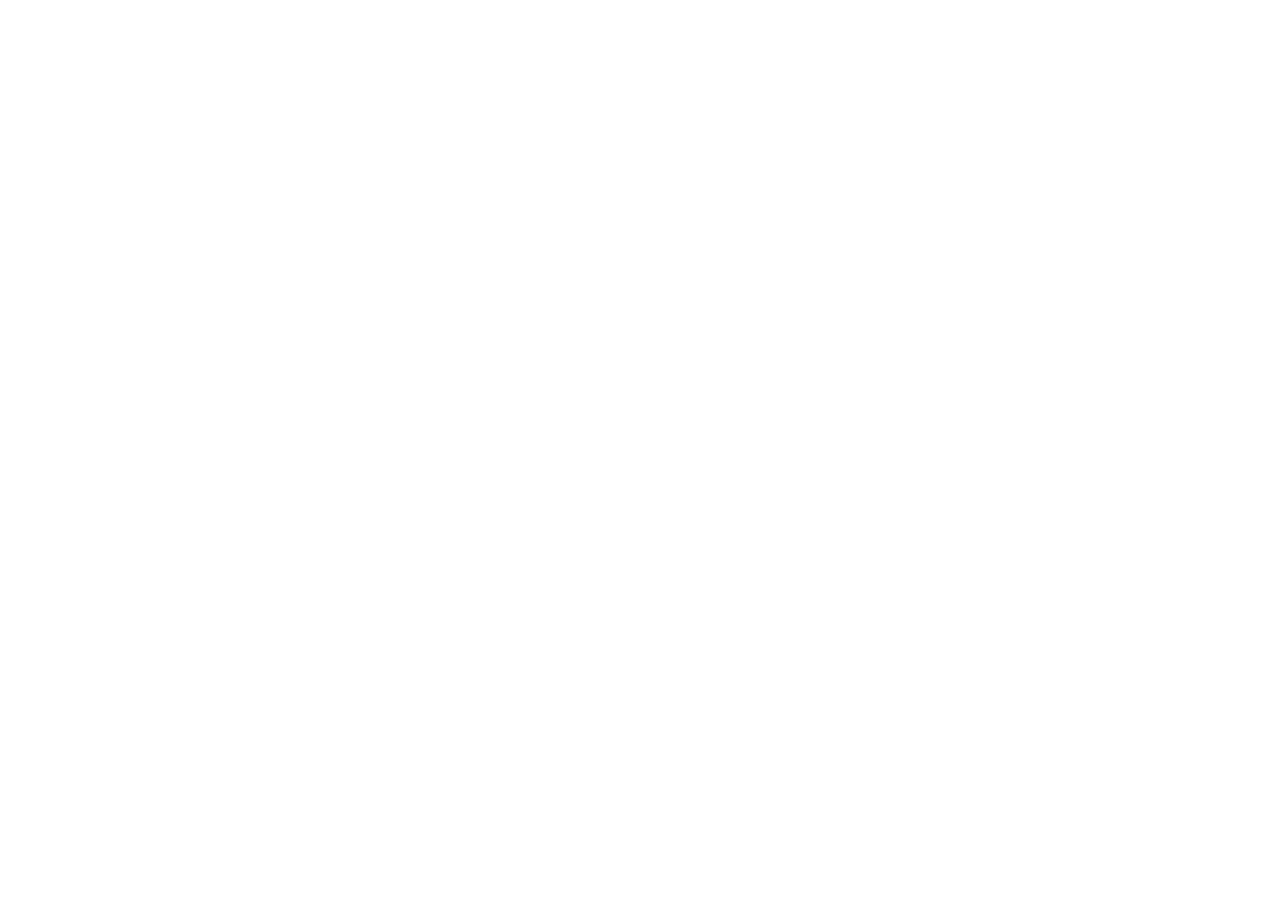
==== admin/index.html @ f900c270 "Add files via upload" ====
<!DOCTYPE html>
<html lang="tr">
<head>
  <meta charset="utf-8">
  <meta name="viewport" content="width=device-width, initial-scale=1.0">
  <title>Admin Paneli — Altınokta İstanbul</title>
  <script src="https://unpkg.com/decap-cms@^3.0.0/dist/decap-cms.js"></script>
</head>
<body>
  <!-- Decap CMS otomatik başlatılır -->
</body>
</html>
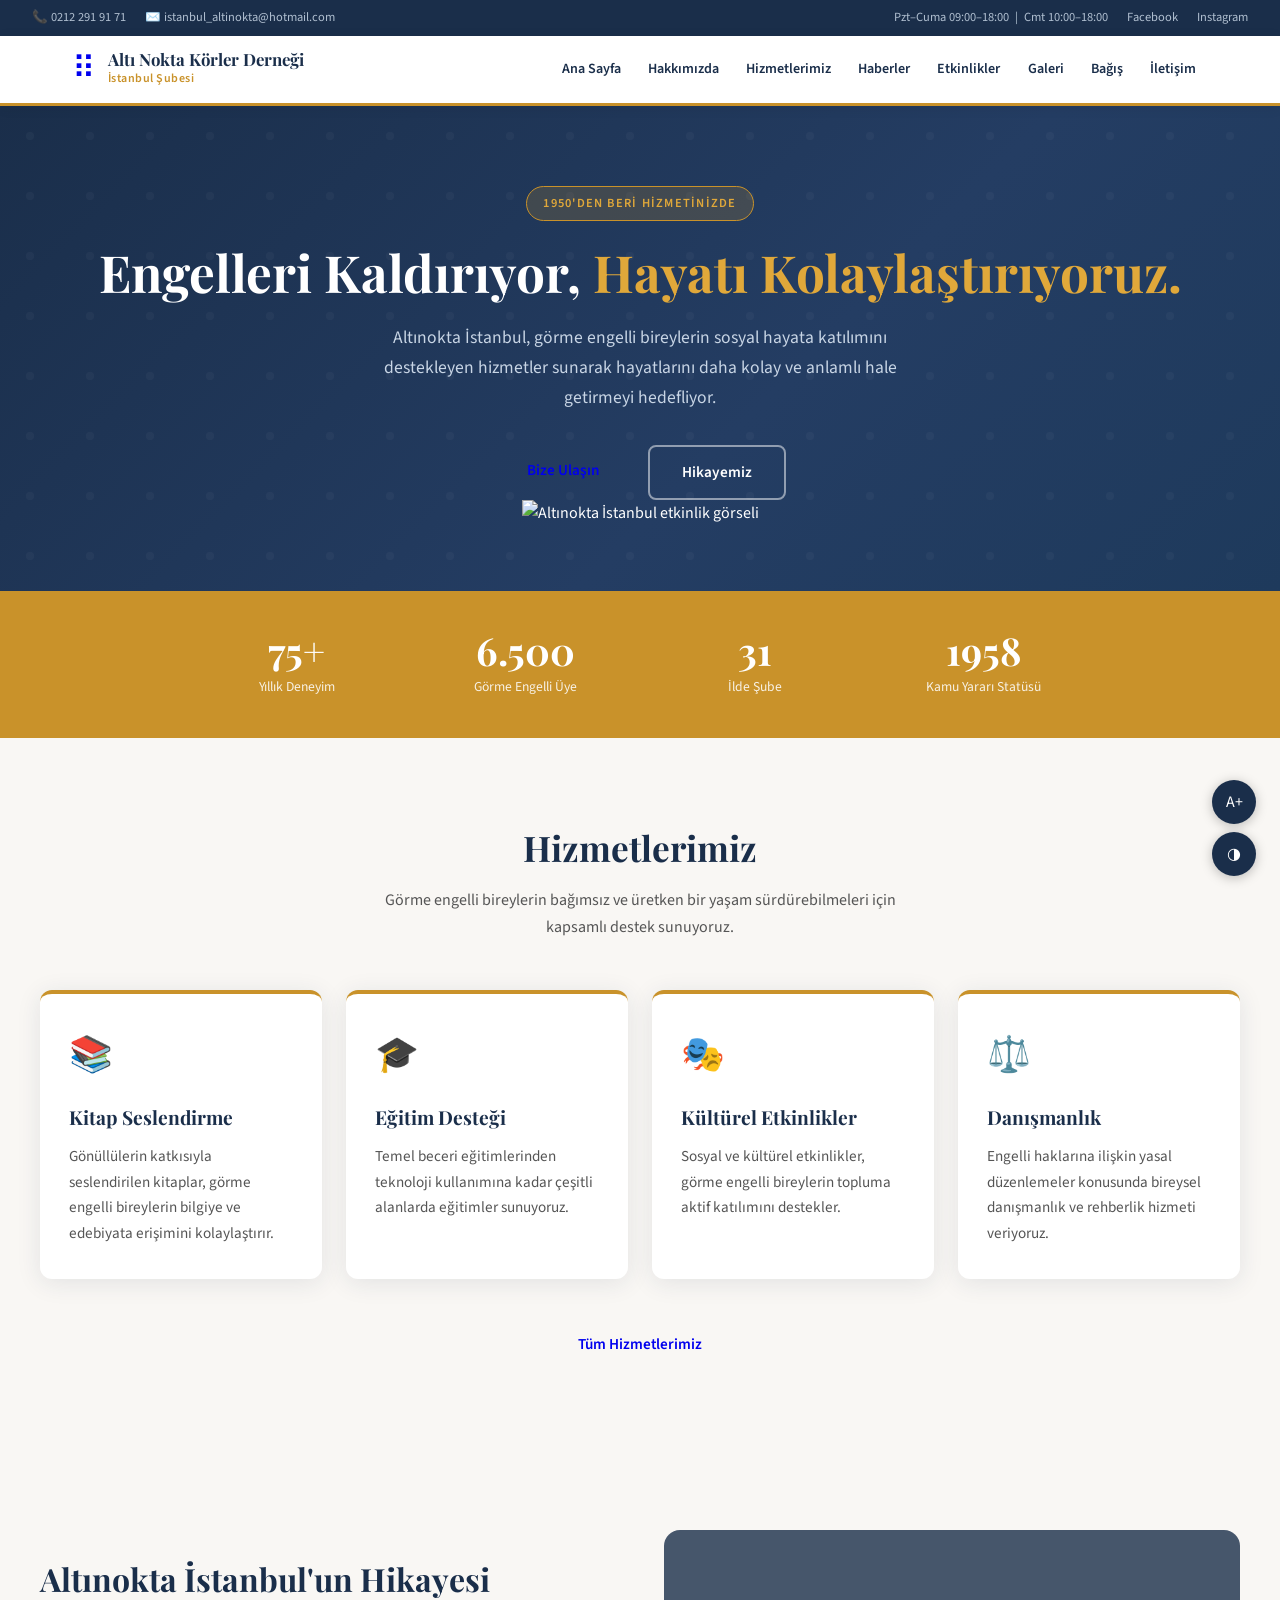
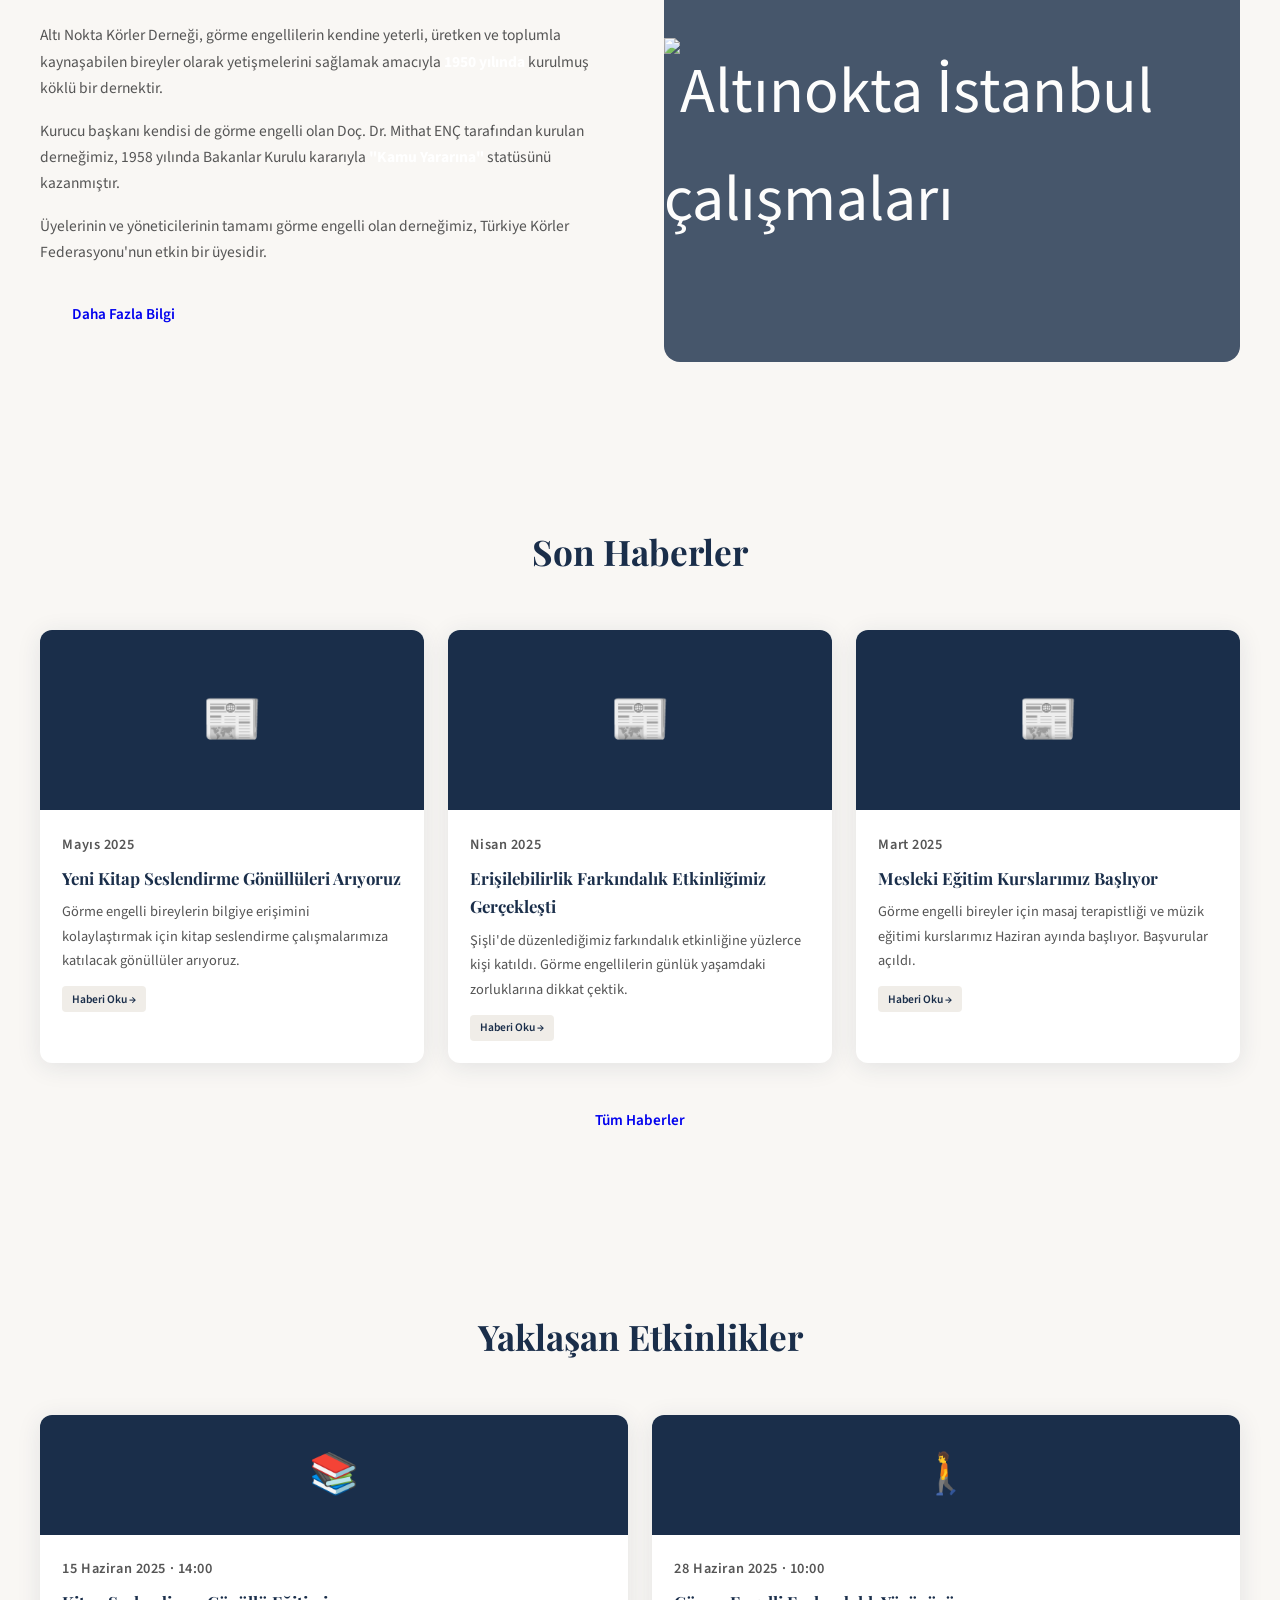
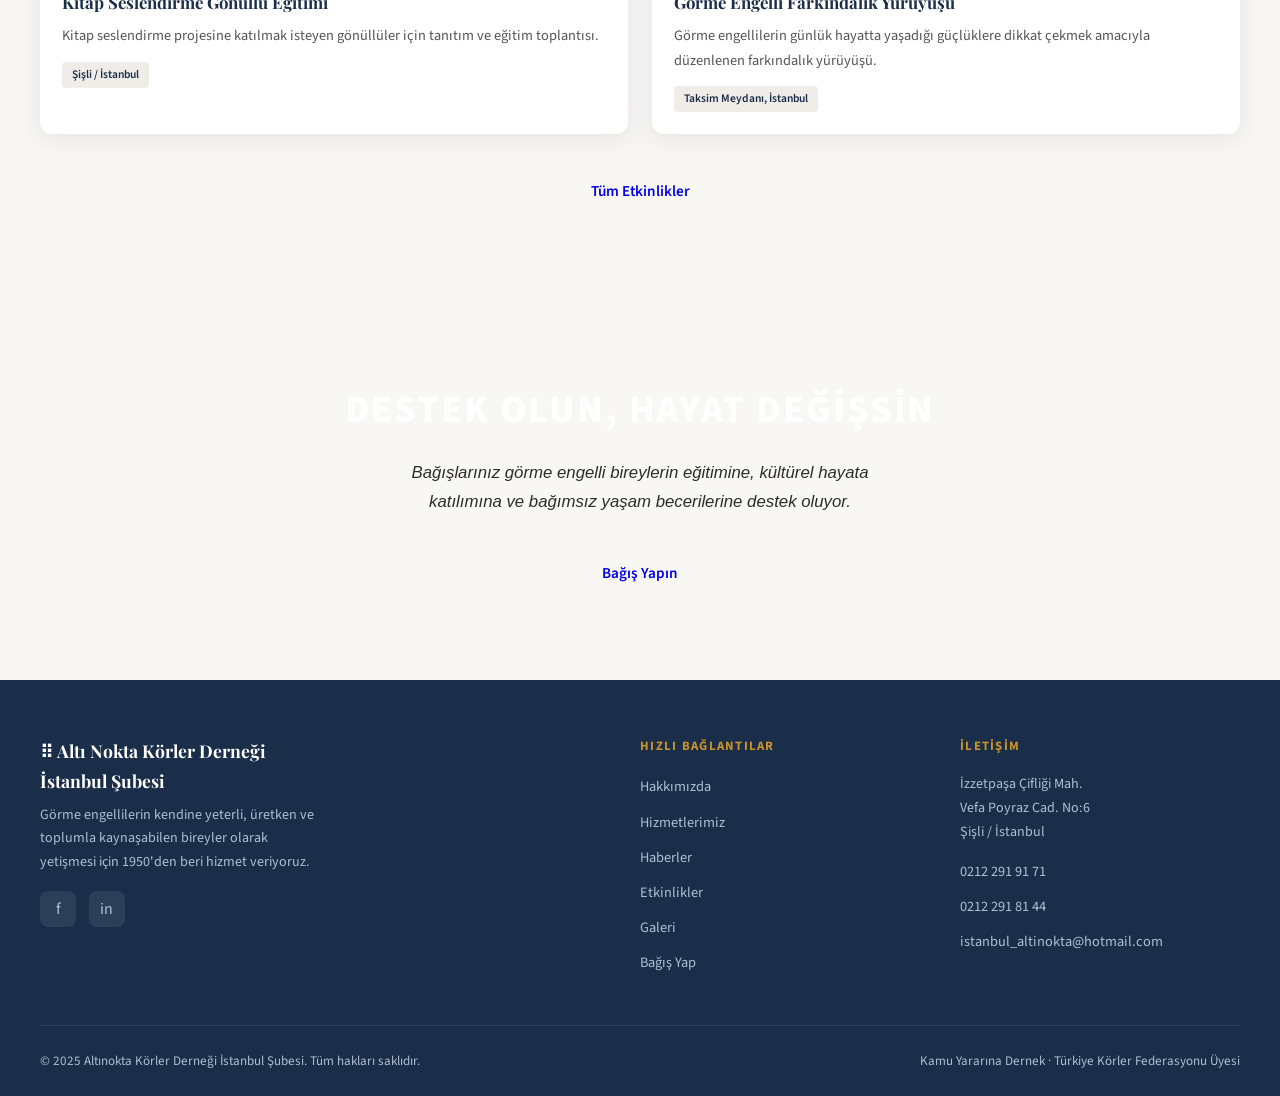
==== commit 7418f105: "Update index.html" ====
--- a/admin/index.html
+++ b/admin/index.html
@@ -1,12 +1,195 @@
 <!DOCTYPE html>
 <html lang="tr">
 <head>
-  <meta charset="utf-8">
+  <meta charset="UTF-8">
   <meta name="viewport" content="width=device-width, initial-scale=1.0">
-  <title>Admin Paneli — Altınokta İstanbul</title>
-  <script src="https://unpkg.com/decap-cms@^3.0.0/dist/decap-cms.js"></script>
+  <title>Altı Nokta Körler Derneği İstanbul Şubesi</title>
+  <meta name="description" content="Engelleri kaldırıyoruz, hayatı kolaylaştırıyoruz. Altınokta İstanbul, 1950'den beri görme engellilere yönelik hizmet sunan köklü bir dernektir.">
+  <link rel="stylesheet" href="/css/style.css">
+  <link rel="icon" href="/logo.png">
 </head>
 <body>
-  <!-- Decap CMS otomatik başlatılır -->
+  <div id="site-header"></div>
+
+  <!-- HERO -->
+  <section class="hero">
+    <div class="hero-sol">
+      <span class="hero-rozet fade-up">1950'den Beri Hizmetinizde</span>
+      <h1 class="fade-up fade-up-1">
+        Engelleri Kaldırıyor,
+        <em>Hayatı Kolaylaştırıyoruz.</em>
+      </h1>
+      <p class="hero-p fade-up fade-up-2">
+        Altınokta İstanbul, görme engelli bireylerin sosyal hayata katılımını destekleyen hizmetler sunarak hayatlarını daha kolay ve anlamlı hale getirmeyi hedefliyor.
+      </p>
+      <div class="hero-butonlar fade-up fade-up-3">
+        <a class="btn btn-teal" href="/iletisim/index.html">Bize Ulaşın</a>
+        <a class="btn btn-outline" href="/hakkinda/index.html">Hikayemiz</a>
+      </div>
+    </div>
+    <div class="hero-sag">
+      <img
+        src="https://55e5a2af2d.clvaw-cdnwnd.com/72f6a5a622399df24c7561ce94d03999/200000140-9fd899fd8b/WhatsApp%20Image%202025-08-01%20at%2015.35.37%20%281%29-9.jpeg?ph=55e5a2af2d"
+        alt="Altınokta İstanbul etkinlik görseli"
+        loading="eager"
+      >
+    </div>
+  </section>
+
+  <!-- İSTATİSTİKLER -->
+  <section class="istatistikler">
+    <div class="istat-grid">
+      <div class="istat-item">
+        <span class="istat-sayi">75+</span>
+        <div class="istat-label">Yıllık Deneyim</div>
+      </div>
+      <div class="istat-item">
+        <span class="istat-sayi">6.500</span>
+        <div class="istat-label">Görme Engelli Üye</div>
+      </div>
+      <div class="istat-item">
+        <span class="istat-sayi">31</span>
+        <div class="istat-label">İlde Şube</div>
+      </div>
+      <div class="istat-item">
+        <span class="istat-sayi">1958</span>
+        <div class="istat-label">Kamu Yararı Statüsü</div>
+      </div>
+    </div>
+  </section>
+
+  <!-- HİZMETLER -->
+  <section class="bolum bolum-krem">
+    <div class="bolum-ic">
+      <div class="bolum-baslik">
+        <h2>Hizmetlerimiz</h2>
+        <div class="teal-cizgi"></div>
+        <p>Görme engelli bireylerin bağımsız ve üretken bir yaşam sürdürebilmeleri için kapsamlı destek sunuyoruz.</p>
+      </div>
+      <div class="hizmet-grid">
+        <div class="hizmet-kart">
+          <div class="hizmet-ikon">📚</div>
+          <h3>Kitap Seslendirme</h3>
+          <p>Gönüllülerin katkısıyla seslendirilen kitaplar, görme engelli bireylerin bilgiye ve edebiyata erişimini kolaylaştırır.</p>
+        </div>
+        <div class="hizmet-kart">
+          <div class="hizmet-ikon">🎓</div>
+          <h3>Eğitim Desteği</h3>
+          <p>Temel beceri eğitimlerinden teknoloji kullanımına kadar çeşitli alanlarda eğitimler sunuyoruz.</p>
+        </div>
+        <div class="hizmet-kart">
+          <div class="hizmet-ikon">🎭</div>
+          <h3>Kültürel Etkinlikler</h3>
+          <p>Sosyal ve kültürel etkinlikler, görme engelli bireylerin topluma aktif katılımını destekler.</p>
+        </div>
+        <div class="hizmet-kart">
+          <div class="hizmet-ikon">⚖️</div>
+          <h3>Danışmanlık</h3>
+          <p>Engelli haklarına ilişkin yasal düzenlemeler konusunda bireysel danışmanlık ve rehberlik hizmeti veriyoruz.</p>
+        </div>
+      </div>
+      <div style="text-align:center;margin-top:2.5rem">
+        <a class="btn btn-koyu" href="/hizmetlerimiz/index.html">Tüm Hizmetlerimiz</a>
+      </div>
+    </div>
+  </section>
+
+  <!-- HAKKIMIZDA -->
+  <section class="bolum bolum-teal">
+    <div class="bolum-ic">
+      <div class="hakkinda-ic">
+        <div class="hakkinda-metin">
+          <h2>Altınokta İstanbul'un Hikayesi</h2>
+          <p>Altı Nokta Körler Derneği, görme engellilerin kendine yeterli, üretken ve toplumla kaynaşabilen bireyler olarak yetişmelerini sağlamak amacıyla <strong style="color:#fff">1950 yılında</strong> kurulmuş köklü bir dernektir.</p>
+          <p>Kurucu başkanı kendisi de görme engelli olan Doç. Dr. Mithat ENÇ tarafından kurulan derneğimiz, 1958 yılında Bakanlar Kurulu kararıyla <strong style="color:#fff">"Kamu Yararına"</strong> statüsünü kazanmıştır.</p>
+          <p>Üyelerinin ve yöneticilerinin tamamı görme engelli olan derneğimiz, Türkiye Körler Federasyonu'nun etkin bir üyesidir.</p>
+          <a class="btn btn-teal" href="/hakkinda/index.html" style="margin-top:.5rem">Daha Fazla Bilgi</a>
+        </div>
+        <div class="hakkinda-gorsel">
+          <img
+            src="https://55e5a2af2d.clvaw-cdnwnd.com/72f6a5a622399df24c7561ce94d03999/200000094-562be562c0/Screenshot%202025-08-01%20at%2020.10.52.png?ph=55e5a2af2d"
+            alt="Altınokta İstanbul çalışmaları"
+            loading="lazy"
+          >
+        </div>
+      </div>
+    </div>
+  </section>
+
+  <!-- SON HABERLER -->
+  <section class="bolum bolum-beyaz">
+    <div class="bolum-ic">
+      <div class="bolum-baslik">
+        <h2>Son Haberler</h2>
+        <div class="teal-cizgi"></div>
+      </div>
+      <div class="kart-grid" id="son-haberler">
+        <a class="kart" href="/haberler/index.html">
+          <div class="kart-gorsel">📰</div>
+          <div class="kart-icerik">
+            <p class="kart-tarih">Haberler</p>
+            <h3>Tüm haberleri görmek için tıklayın</h3>
+            <span class="kart-etiket">Haberler →</span>
+          </div>
+        </a>
+      </div>
+      <div style="text-align:center;margin-top:2rem">
+        <a class="btn btn-koyu" href="/haberler/index.html">Tüm Haberler</a>
+      </div>
+    </div>
+  </section>
+
+  <!-- ETKİNLİKLER -->
+  <section class="bolum bolum-krem">
+    <div class="bolum-ic">
+      <div class="bolum-baslik">
+        <h2>Yaklaşan Etkinlikler</h2>
+        <div class="teal-cizgi"></div>
+      </div>
+      <div class="kart-grid" id="yaklasan-etkinlikler">
+        <a class="kart" href="/etkinlikler/index.html">
+          <div class="kart-gorsel">📅</div>
+          <div class="kart-icerik">
+            <p class="kart-tarih">Etkinlikler</p>
+            <h3>Tüm etkinlikleri görmek için tıklayın</h3>
+          </div>
+        </a>
+      </div>
+      <div style="text-align:center;margin-top:2rem">
+        <a class="btn btn-koyu" href="/etkinlikler/index.html">Tüm Etkinlikler</a>
+      </div>
+    </div>
+  </section>
+
+  <!-- BAĞIŞ -->
+  <section class="bolum" style="background:var(--teal);text-align:center">
+    <div class="bolum-ic">
+      <h2 style="font-family:var(--font-b);font-size:clamp(1.8rem,3vw,2.5rem);font-weight:800;text-transform:uppercase;letter-spacing:.05em;color:#fff;margin-bottom:1rem">
+        Destek Olun, Hayat Değişsin
+      </h2>
+      <p style="font-family:var(--font-s);color:var(--teal-soluk);max-width:500px;margin:0 auto 2rem;font-style:italic;font-size:1.05rem">
+        Bağışlarınız görme engelli bireylerin eğitimine, kültürel hayata katılımına ve bağımsız yaşam becerilerine destek oluyor.
+      </p>
+      <a class="btn btn-beyaz" href="/bagis/index.html">Bağış Yapın</a>
+    </div>
+  </section>
+
+  <div id="site-footer"></div>
+
+  <script src="/js/header.js"></script>
+  <script src="/js/main.js"></script>
+  <!-- Netlify Identity — admin giriş yönlendirmesi için gerekli -->
+  <script src="https://identity.netlify.com/v1/netlify-identity-widget.js"></script>
+  <script>
+    if (window.netlifyIdentity) {
+      window.netlifyIdentity.on("init", user => {
+        if (!user) {
+          window.netlifyIdentity.on("login", () => {
+            document.location.href = "/admin/";
+          });
+        }
+      });
+    }
+  </script>
 </body>
 </html>
--- a/css/style.css
+++ b/css/style.css
@@ -0,0 +1,426 @@
+/* Altınokta Körler Derneği İstanbul Şubesi */
+/* Tema: Güvenilir, kurumsal ama sıcak. Lacivert + Altın + Beyaz */
+
+@import url('https://fonts.googleapis.com/css2?family=Playfair+Display:wght@400;700&family=Source+Sans+3:wght@300;400;600&display=swap');
+
+:root {
+  --lacivert: #1a2e4a;
+  --lacivert-ac: #243d63;
+  --altin: #c9922a;
+  --altin-ac: #e0a83a;
+  --beyaz: #f9f7f4;
+  --acik-gri: #f0ede8;
+  --metin: #2c2c2c;
+  --metin-ac: #555;
+  --kart-golge: 0 4px 24px rgba(26,46,74,0.10);
+  --gecis: 0.22s ease;
+  --font-baslik: 'Playfair Display', Georgia, serif;
+  --font-metin: 'Source Sans 3', 'Segoe UI', sans-serif;
+}
+
+*, *::before, *::after { box-sizing: border-box; margin: 0; padding: 0; }
+
+html { scroll-behavior: smooth; font-size: 16px; }
+
+body {
+  font-family: var(--font-metin);
+  background: var(--beyaz);
+  color: var(--metin);
+  line-height: 1.7;
+}
+
+/* ── TOPBAR ── */
+.topbar {
+  background: var(--lacivert);
+  color: #b0bfd0;
+  font-size: 0.78rem;
+  padding: 0.45rem 2rem;
+  display: flex;
+  justify-content: space-between;
+  align-items: center;
+  gap: 1rem;
+  flex-wrap: wrap;
+}
+.topbar a { color: #b0bfd0; text-decoration: none; }
+.topbar a:hover { color: var(--altin-ac); }
+.topbar-left, .topbar-right { display: flex; gap: 1.2rem; align-items: center; }
+
+/* ── NAV ── */
+header {
+  background: #fff;
+  border-bottom: 3px solid var(--altin);
+  position: sticky; top: 0; z-index: 100;
+  box-shadow: 0 2px 12px rgba(0,0,0,0.07);
+}
+.nav-inner {
+  max-width: 1200px;
+  margin: 0 auto;
+  padding: 0.85rem 2rem;
+  display: flex;
+  align-items: center;
+  justify-content: space-between;
+  gap: 1rem;
+}
+.logo { display: flex; align-items: center; gap: 0.8rem; text-decoration: none; }
+.logo-altı { font-size: 2rem; line-height: 1; }
+.logo-text { display: flex; flex-direction: column; }
+.logo-text strong {
+  font-family: var(--font-baslik);
+  font-size: 1.05rem;
+  color: var(--lacivert);
+  line-height: 1.2;
+}
+.logo-text span { font-size: 0.75rem; color: var(--altin); font-weight: 600; letter-spacing: 0.04em; }
+
+nav ul { list-style: none; display: flex; gap: 0.2rem; flex-wrap: wrap; }
+nav a {
+  text-decoration: none;
+  color: var(--lacivert);
+  font-size: 0.88rem;
+  font-weight: 600;
+  padding: 0.45rem 0.75rem;
+  border-radius: 6px;
+  transition: background var(--gecis), color var(--gecis);
+  display: block;
+}
+nav a:hover, nav a.aktif { background: var(--lacivert); color: #fff; }
+
+.hamburger { display: none; background: none; border: none; cursor: pointer; padding: 0.3rem; }
+.hamburger span { display: block; width: 24px; height: 2px; background: var(--lacivert); margin: 5px 0; transition: var(--gecis); }
+
+/* ── HERO ── */
+.hero {
+  background: linear-gradient(135deg, var(--lacivert) 0%, var(--lacivert-ac) 60%, #1e3a5c 100%);
+  color: #fff;
+  padding: 5rem 2rem 4rem;
+  text-align: center;
+  position: relative;
+  overflow: hidden;
+}
+.hero::before {
+  content: '';
+  position: absolute; inset: 0;
+  background: url("data:image/svg+xml,%3Csvg width='60' height='60' viewBox='0 0 60 60' xmlns='http://www.w3.org/2000/svg'%3E%3Cg fill='none' fill-rule='evenodd'%3E%3Cg fill='%23ffffff' fill-opacity='0.03'%3E%3Ccircle cx='30' cy='30' r='4'/%3E%3C/g%3E%3C/g%3E%3C/svg%3E");
+}
+.hero-ic { position: relative; max-width: 800px; margin: 0 auto; }
+.hero-rozet {
+  display: inline-block;
+  background: rgba(201,146,42,0.2);
+  border: 1px solid var(--altin);
+  color: var(--altin-ac);
+  font-size: 0.78rem;
+  letter-spacing: 0.1em;
+  text-transform: uppercase;
+  padding: 0.35rem 1rem;
+  border-radius: 50px;
+  margin-bottom: 1.2rem;
+  font-weight: 600;
+}
+.hero h1 {
+  font-family: var(--font-baslik);
+  font-size: clamp(2rem, 5vw, 3.2rem);
+  line-height: 1.25;
+  margin-bottom: 1.2rem;
+  font-weight: 700;
+}
+.hero h1 em { color: var(--altin-ac); font-style: normal; }
+.hero p { font-size: 1.1rem; color: #c8d5e5; max-width: 560px; margin: 0 auto 2rem; }
+.hero-butonlar { display: flex; gap: 1rem; justify-content: center; flex-wrap: wrap; }
+.btn {
+  display: inline-block;
+  padding: 0.8rem 2rem;
+  border-radius: 8px;
+  font-weight: 600;
+  font-size: 0.95rem;
+  text-decoration: none;
+  transition: var(--gecis);
+  cursor: pointer;
+  border: none;
+  font-family: var(--font-metin);
+}
+.btn-altin { background: var(--altin); color: #fff; }
+.btn-altin:hover { background: var(--altin-ac); transform: translateY(-2px); box-shadow: 0 6px 20px rgba(201,146,42,0.35); }
+.btn-outline { background: transparent; color: #fff; border: 2px solid rgba(255,255,255,0.5); }
+.btn-outline:hover { background: rgba(255,255,255,0.1); border-color: #fff; }
+
+/* ── İSTATİSTİKLER ── */
+.istatistikler {
+  background: var(--altin);
+  padding: 2.5rem 2rem;
+}
+.istat-grid {
+  max-width: 900px; margin: 0 auto;
+  display: grid; grid-template-columns: repeat(auto-fit, minmax(160px,1fr));
+  gap: 1rem; text-align: center;
+}
+.istat-item { color: #fff; }
+.istat-sayi { font-family: var(--font-baslik); font-size: 2.4rem; font-weight: 700; line-height: 1; display: block; }
+.istat-label { font-size: 0.85rem; opacity: 0.88; margin-top: 0.3rem; }
+
+/* ── BÖLÜM GENEL ── */
+.bolum { padding: 5rem 2rem; }
+.bolum-ic { max-width: 1200px; margin: 0 auto; }
+.bolum-baslik { text-align: center; margin-bottom: 3rem; }
+.bolum-baslik h2 {
+  font-family: var(--font-baslik);
+  font-size: clamp(1.6rem, 3vw, 2.2rem);
+  color: var(--lacivert);
+  margin-bottom: 0.6rem;
+}
+.bolum-baslik p { color: var(--metin-ac); max-width: 560px; margin: 0 auto; }
+.altin-cizgi {
+  width: 52px; height: 3px;
+  background: var(--altin);
+  margin: 0.8rem auto 0;
+  border-radius: 2px;
+}
+
+/* ── HİZMETLER ── */
+.hizmet-grid {
+  display: grid;
+  grid-template-columns: repeat(auto-fit, minmax(260px,1fr));
+  gap: 1.5rem;
+}
+.hizmet-kart {
+  background: #fff;
+  border-radius: 12px;
+  padding: 2rem 1.8rem;
+  box-shadow: var(--kart-golge);
+  border-top: 4px solid var(--altin);
+  transition: transform var(--gecis), box-shadow var(--gecis);
+}
+.hizmet-kart:hover { transform: translateY(-4px); box-shadow: 0 8px 32px rgba(26,46,74,0.15); }
+.hizmet-ikon { font-size: 2.2rem; margin-bottom: 1rem; }
+.hizmet-kart h3 { font-family: var(--font-baslik); color: var(--lacivert); font-size: 1.2rem; margin-bottom: 0.6rem; }
+.hizmet-kart p { color: var(--metin-ac); font-size: 0.95rem; }
+
+/* ── HAKKINDA ÖN İZLEME ── */
+.hakkinda-on { background: var(--acik-gri); }
+.hakkinda-ic {
+  display: grid;
+  grid-template-columns: 1fr 1fr;
+  gap: 3rem; align-items: center;
+}
+.hakkinda-metin h2 {
+  font-family: var(--font-baslik);
+  font-size: clamp(1.5rem, 2.5vw, 2rem);
+  color: var(--lacivert); margin-bottom: 1rem;
+}
+.hakkinda-metin p { color: var(--metin-ac); margin-bottom: 1rem; font-size: 0.97rem; }
+.hakkinda-gorsel {
+  background: var(--lacivert);
+  border-radius: 16px;
+  aspect-ratio: 4/3;
+  display: flex; align-items: center; justify-content: center;
+  color: #fff; font-size: 4rem; opacity: 0.8;
+}
+
+/* ── HABERLER / ETKİNLİKLER KARTLARI ── */
+.kart-grid {
+  display: grid;
+  grid-template-columns: repeat(auto-fit, minmax(280px,1fr));
+  gap: 1.5rem;
+}
+.kart {
+  background: #fff;
+  border-radius: 12px;
+  overflow: hidden;
+  box-shadow: var(--kart-golge);
+  transition: transform var(--gecis);
+  text-decoration: none; color: inherit;
+  display: block;
+}
+.kart:hover { transform: translateY(-3px); }
+.kart-gorsel {
+  background: var(--lacivert);
+  height: 180px;
+  display: flex; align-items: center; justify-content: center;
+  font-size: 3rem;
+}
+.kart-gorsel img { width: 100%; height: 100%; object-fit: cover; }
+.kart-icerik { padding: 1.4rem; }
+.kart-tarih { font-size: 0.78rem; color: var(--altin); font-weight: 600; letter-spacing: 0.04em; margin-bottom: 0.4rem; }
+.kart h3 { font-family: var(--font-baslik); color: var(--lacivert); font-size: 1.05rem; margin-bottom: 0.5rem; }
+.kart p { color: var(--metin-ac); font-size: 0.9rem; }
+.kart-etiket {
+  display: inline-block;
+  background: var(--acik-gri);
+  color: var(--lacivert);
+  font-size: 0.72rem; font-weight: 600;
+  padding: 0.2rem 0.6rem; border-radius: 4px;
+  margin-top: 0.8rem;
+}
+
+/* ── SAYFA BAŞLIĞI (İç sayfalar) ── */
+.sayfa-baslik {
+  background: var(--lacivert);
+  color: #fff;
+  padding: 3.5rem 2rem;
+  text-align: center;
+}
+.sayfa-baslik h1 { font-family: var(--font-baslik); font-size: clamp(1.8rem,4vw,2.6rem); margin-bottom: 0.5rem; }
+.sayfa-baslik p { color: #b0bfd0; font-size: 1rem; }
+
+/* ── BREADCRUMB ── */
+.breadcrumb {
+  padding: 0.8rem 2rem;
+  background: var(--acik-gri);
+  border-bottom: 1px solid #e0dbd3;
+  font-size: 0.83rem;
+}
+.breadcrumb a { color: var(--lacivert); text-decoration: none; }
+.breadcrumb a:hover { color: var(--altin); }
+.breadcrumb span { color: var(--metin-ac); }
+
+/* ── FORM ── */
+.form-grup { margin-bottom: 1.2rem; }
+.form-grup label { display: block; font-size: 0.88rem; font-weight: 600; color: var(--lacivert); margin-bottom: 0.4rem; }
+.form-grup input, .form-grup textarea, .form-grup select {
+  width: 100%;
+  padding: 0.75rem 1rem;
+  border: 1.5px solid #d8d3cb;
+  border-radius: 8px;
+  font-family: var(--font-metin);
+  font-size: 0.95rem;
+  background: #fff;
+  color: var(--metin);
+  transition: border-color var(--gecis);
+}
+.form-grup input:focus, .form-grup textarea:focus {
+  outline: none;
+  border-color: var(--altin);
+}
+.form-grup textarea { min-height: 130px; resize: vertical; }
+
+/* ── İLETİŞİM SAYFASI ── */
+.iletisim-grid {
+  display: grid;
+  grid-template-columns: 1fr 1.3fr;
+  gap: 3rem; align-items: start;
+}
+.iletisim-bilgi-item {
+  display: flex; gap: 1rem; align-items: flex-start;
+  margin-bottom: 1.8rem;
+}
+.iletisim-ikon {
+  width: 44px; height: 44px; flex-shrink: 0;
+  background: var(--lacivert);
+  border-radius: 10px;
+  display: flex; align-items: center; justify-content: center;
+  font-size: 1.2rem;
+}
+.iletisim-bilgi-item h4 { font-size: 0.85rem; color: var(--altin); font-weight: 600; margin-bottom: 0.2rem; letter-spacing: 0.04em; }
+.iletisim-bilgi-item p, .iletisim-bilgi-item a {
+  color: var(--metin); font-size: 0.95rem; text-decoration: none;
+}
+.iletisim-bilgi-item a:hover { color: var(--altin); }
+
+/* ── GALERİ ── */
+.galeri-grid {
+  display: grid;
+  grid-template-columns: repeat(auto-fill, minmax(220px,1fr));
+  gap: 0.8rem;
+}
+.galeri-item {
+  background: var(--lacivert);
+  border-radius: 10px;
+  overflow: hidden;
+  aspect-ratio: 4/3;
+  cursor: pointer;
+  position: relative;
+}
+.galeri-item img { width: 100%; height: 100%; object-fit: cover; transition: transform 0.3s; }
+.galeri-item:hover img { transform: scale(1.05); }
+
+/* ── FOOTER ── */
+footer {
+  background: var(--lacivert);
+  color: #b0bfd0;
+  padding: 3.5rem 2rem 1.5rem;
+}
+.footer-ic {
+  max-width: 1200px; margin: 0 auto;
+  display: grid; grid-template-columns: 2fr 1fr 1fr;
+  gap: 2.5rem; margin-bottom: 2.5rem;
+}
+.footer-logo strong { font-family: var(--font-baslik); color: #fff; font-size: 1.1rem; display: block; margin-bottom: 0.5rem; }
+.footer-logo p { font-size: 0.88rem; line-height: 1.7; max-width: 280px; }
+footer h4 { color: var(--altin); font-size: 0.8rem; letter-spacing: 0.1em; text-transform: uppercase; margin-bottom: 1rem; }
+footer ul { list-style: none; }
+footer ul li { margin-bottom: 0.5rem; }
+footer ul a { color: #b0bfd0; text-decoration: none; font-size: 0.9rem; transition: color var(--gecis); }
+footer ul a:hover { color: var(--altin-ac); }
+.footer-alt {
+  max-width: 1200px; margin: 0 auto;
+  border-top: 1px solid rgba(255,255,255,0.1);
+  padding-top: 1.5rem;
+  display: flex; justify-content: space-between; align-items: center;
+  flex-wrap: wrap; gap: 0.5rem;
+  font-size: 0.82rem;
+}
+.sosyal-linkler { display: flex; gap: 0.8rem; }
+.sosyal-link {
+  display: flex; align-items: center; justify-content: center;
+  width: 36px; height: 36px;
+  background: rgba(255,255,255,0.08);
+  border-radius: 8px; color: #b0bfd0;
+  text-decoration: none; font-size: 1rem;
+  transition: background var(--gecis), color var(--gecis);
+}
+.sosyal-link:hover { background: var(--altin); color: #fff; }
+
+/* ── ERIŞILEBILIRLIK ÇUBUğU ── */
+.erişilebilirlik-cubugu {
+  position: fixed; bottom: 1.5rem; right: 1.5rem;
+  display: flex; flex-direction: column; gap: 0.5rem;
+  z-index: 200;
+}
+.eb-btn {
+  background: var(--lacivert);
+  color: #fff; border: none;
+  width: 44px; height: 44px;
+  border-radius: 50%; cursor: pointer;
+  font-size: 1rem; display: flex; align-items: center; justify-content: center;
+  box-shadow: 0 2px 12px rgba(0,0,0,0.25);
+  transition: background var(--gecis);
+  font-family: var(--font-metin);
+}
+.eb-btn:hover { background: var(--altin); }
+
+/* ── BÜYÜK YAZI MODU ── */
+body.buyuk-yazi { font-size: 19px; }
+body.yuksek-kontrast {
+  --lacivert: #000;
+  --altin: #ffd700;
+  --beyaz: #fff;
+  --metin: #000;
+  filter: contrast(1.3);
+}
+
+/* ── MOBİL ── */
+@media (max-width: 900px) {
+  .hakkinda-ic, .iletisim-grid { grid-template-columns: 1fr; }
+  .footer-ic { grid-template-columns: 1fr 1fr; }
+  .hakkinda-gorsel { display: none; }
+}
+@media (max-width: 640px) {
+  .topbar { display: none; }
+  .nav-inner { padding: 0.75rem 1rem; }
+  nav ul { display: none; flex-direction: column; position: absolute; top: 100%; left: 0; right: 0; background: #fff; box-shadow: 0 8px 24px rgba(0,0,0,0.1); padding: 1rem; }
+  nav ul.acik { display: flex; }
+  .hamburger { display: block; }
+  .footer-ic { grid-template-columns: 1fr; }
+  .bolum { padding: 3rem 1rem; }
+  .hero { padding: 3.5rem 1rem 2.5rem; }
+  .istat-grid { grid-template-columns: 1fr 1fr; }
+}
+
+/* ── ANIMASYONLAR ── */
+@keyframes fadeUp {
+  from { opacity: 0; transform: translateY(20px); }
+  to   { opacity: 1; transform: translateY(0); }
+}
+.fade-up { animation: fadeUp 0.5s ease both; }
+.fade-up-1 { animation-delay: 0.1s; }
+.fade-up-2 { animation-delay: 0.2s; }
+.fade-up-3 { animation-delay: 0.3s; }
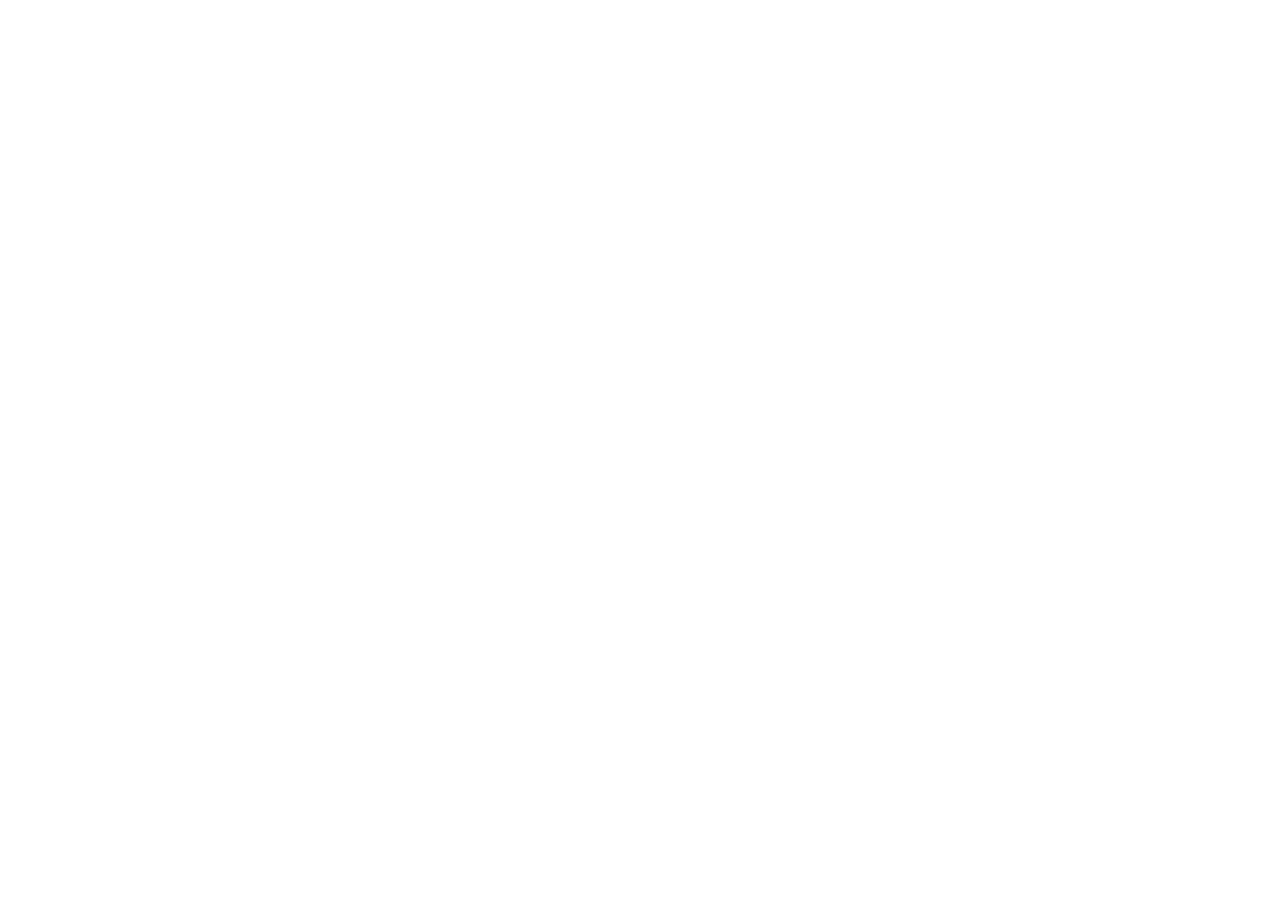
==== commit d538f1fe: "Update index.html" ====
--- a/admin/index.html
+++ b/admin/index.html
@@ -1,195 +1,14 @@
 <!DOCTYPE html>
 <html lang="tr">
 <head>
-  <meta charset="UTF-8">
+  <meta charset="utf-8">
   <meta name="viewport" content="width=device-width, initial-scale=1.0">
-  <title>Altı Nokta Körler Derneği İstanbul Şubesi</title>
-  <meta name="description" content="Engelleri kaldırıyoruz, hayatı kolaylaştırıyoruz. Altınokta İstanbul, 1950'den beri görme engellilere yönelik hizmet sunan köklü bir dernektir.">
-  <link rel="stylesheet" href="/css/style.css">
-  <link rel="icon" href="/logo.png">
+  <title>Admin Paneli — Altınokta İstanbul</title>
+  <!-- 1. Netlify Identity Widget — giriş ekranı için zorunlu -->
+  <script src="https://identity.netlify.com/v1/netlify-identity-widget.js"></script>
 </head>
 <body>
-  <div id="site-header"></div>
-
-  <!-- HERO -->
-  <section class="hero">
-    <div class="hero-sol">
-      <span class="hero-rozet fade-up">1950'den Beri Hizmetinizde</span>
-      <h1 class="fade-up fade-up-1">
-        Engelleri Kaldırıyor,
-        <em>Hayatı Kolaylaştırıyoruz.</em>
-      </h1>
-      <p class="hero-p fade-up fade-up-2">
-        Altınokta İstanbul, görme engelli bireylerin sosyal hayata katılımını destekleyen hizmetler sunarak hayatlarını daha kolay ve anlamlı hale getirmeyi hedefliyor.
-      </p>
-      <div class="hero-butonlar fade-up fade-up-3">
-        <a class="btn btn-teal" href="/iletisim/index.html">Bize Ulaşın</a>
-        <a class="btn btn-outline" href="/hakkinda/index.html">Hikayemiz</a>
-      </div>
-    </div>
-    <div class="hero-sag">
-      <img
-        src="https://55e5a2af2d.clvaw-cdnwnd.com/72f6a5a622399df24c7561ce94d03999/200000140-9fd899fd8b/WhatsApp%20Image%202025-08-01%20at%2015.35.37%20%281%29-9.jpeg?ph=55e5a2af2d"
-        alt="Altınokta İstanbul etkinlik görseli"
-        loading="eager"
-      >
-    </div>
-  </section>
-
-  <!-- İSTATİSTİKLER -->
-  <section class="istatistikler">
-    <div class="istat-grid">
-      <div class="istat-item">
-        <span class="istat-sayi">75+</span>
-        <div class="istat-label">Yıllık Deneyim</div>
-      </div>
-      <div class="istat-item">
-        <span class="istat-sayi">6.500</span>
-        <div class="istat-label">Görme Engelli Üye</div>
-      </div>
-      <div class="istat-item">
-        <span class="istat-sayi">31</span>
-        <div class="istat-label">İlde Şube</div>
-      </div>
-      <div class="istat-item">
-        <span class="istat-sayi">1958</span>
-        <div class="istat-label">Kamu Yararı Statüsü</div>
-      </div>
-    </div>
-  </section>
-
-  <!-- HİZMETLER -->
-  <section class="bolum bolum-krem">
-    <div class="bolum-ic">
-      <div class="bolum-baslik">
-        <h2>Hizmetlerimiz</h2>
-        <div class="teal-cizgi"></div>
-        <p>Görme engelli bireylerin bağımsız ve üretken bir yaşam sürdürebilmeleri için kapsamlı destek sunuyoruz.</p>
-      </div>
-      <div class="hizmet-grid">
-        <div class="hizmet-kart">
-          <div class="hizmet-ikon">📚</div>
-          <h3>Kitap Seslendirme</h3>
-          <p>Gönüllülerin katkısıyla seslendirilen kitaplar, görme engelli bireylerin bilgiye ve edebiyata erişimini kolaylaştırır.</p>
-        </div>
-        <div class="hizmet-kart">
-          <div class="hizmet-ikon">🎓</div>
-          <h3>Eğitim Desteği</h3>
-          <p>Temel beceri eğitimlerinden teknoloji kullanımına kadar çeşitli alanlarda eğitimler sunuyoruz.</p>
-        </div>
-        <div class="hizmet-kart">
-          <div class="hizmet-ikon">🎭</div>
-          <h3>Kültürel Etkinlikler</h3>
-          <p>Sosyal ve kültürel etkinlikler, görme engelli bireylerin topluma aktif katılımını destekler.</p>
-        </div>
-        <div class="hizmet-kart">
-          <div class="hizmet-ikon">⚖️</div>
-          <h3>Danışmanlık</h3>
-          <p>Engelli haklarına ilişkin yasal düzenlemeler konusunda bireysel danışmanlık ve rehberlik hizmeti veriyoruz.</p>
-        </div>
-      </div>
-      <div style="text-align:center;margin-top:2.5rem">
-        <a class="btn btn-koyu" href="/hizmetlerimiz/index.html">Tüm Hizmetlerimiz</a>
-      </div>
-    </div>
-  </section>
-
-  <!-- HAKKIMIZDA -->
-  <section class="bolum bolum-teal">
-    <div class="bolum-ic">
-      <div class="hakkinda-ic">
-        <div class="hakkinda-metin">
-          <h2>Altınokta İstanbul'un Hikayesi</h2>
-          <p>Altı Nokta Körler Derneği, görme engellilerin kendine yeterli, üretken ve toplumla kaynaşabilen bireyler olarak yetişmelerini sağlamak amacıyla <strong style="color:#fff">1950 yılında</strong> kurulmuş köklü bir dernektir.</p>
-          <p>Kurucu başkanı kendisi de görme engelli olan Doç. Dr. Mithat ENÇ tarafından kurulan derneğimiz, 1958 yılında Bakanlar Kurulu kararıyla <strong style="color:#fff">"Kamu Yararına"</strong> statüsünü kazanmıştır.</p>
-          <p>Üyelerinin ve yöneticilerinin tamamı görme engelli olan derneğimiz, Türkiye Körler Federasyonu'nun etkin bir üyesidir.</p>
-          <a class="btn btn-teal" href="/hakkinda/index.html" style="margin-top:.5rem">Daha Fazla Bilgi</a>
-        </div>
-        <div class="hakkinda-gorsel">
-          <img
-            src="https://55e5a2af2d.clvaw-cdnwnd.com/72f6a5a622399df24c7561ce94d03999/200000094-562be562c0/Screenshot%202025-08-01%20at%2020.10.52.png?ph=55e5a2af2d"
-            alt="Altınokta İstanbul çalışmaları"
-            loading="lazy"
-          >
-        </div>
-      </div>
-    </div>
-  </section>
-
-  <!-- SON HABERLER -->
-  <section class="bolum bolum-beyaz">
-    <div class="bolum-ic">
-      <div class="bolum-baslik">
-        <h2>Son Haberler</h2>
-        <div class="teal-cizgi"></div>
-      </div>
-      <div class="kart-grid" id="son-haberler">
-        <a class="kart" href="/haberler/index.html">
-          <div class="kart-gorsel">📰</div>
-          <div class="kart-icerik">
-            <p class="kart-tarih">Haberler</p>
-            <h3>Tüm haberleri görmek için tıklayın</h3>
-            <span class="kart-etiket">Haberler →</span>
-          </div>
-        </a>
-      </div>
-      <div style="text-align:center;margin-top:2rem">
-        <a class="btn btn-koyu" href="/haberler/index.html">Tüm Haberler</a>
-      </div>
-    </div>
-  </section>
-
-  <!-- ETKİNLİKLER -->
-  <section class="bolum bolum-krem">
-    <div class="bolum-ic">
-      <div class="bolum-baslik">
-        <h2>Yaklaşan Etkinlikler</h2>
-        <div class="teal-cizgi"></div>
-      </div>
-      <div class="kart-grid" id="yaklasan-etkinlikler">
-        <a class="kart" href="/etkinlikler/index.html">
-          <div class="kart-gorsel">📅</div>
-          <div class="kart-icerik">
-            <p class="kart-tarih">Etkinlikler</p>
-            <h3>Tüm etkinlikleri görmek için tıklayın</h3>
-          </div>
-        </a>
-      </div>
-      <div style="text-align:center;margin-top:2rem">
-        <a class="btn btn-koyu" href="/etkinlikler/index.html">Tüm Etkinlikler</a>
-      </div>
-    </div>
-  </section>
-
-  <!-- BAĞIŞ -->
-  <section class="bolum" style="background:var(--teal);text-align:center">
-    <div class="bolum-ic">
-      <h2 style="font-family:var(--font-b);font-size:clamp(1.8rem,3vw,2.5rem);font-weight:800;text-transform:uppercase;letter-spacing:.05em;color:#fff;margin-bottom:1rem">
-        Destek Olun, Hayat Değişsin
-      </h2>
-      <p style="font-family:var(--font-s);color:var(--teal-soluk);max-width:500px;margin:0 auto 2rem;font-style:italic;font-size:1.05rem">
-        Bağışlarınız görme engelli bireylerin eğitimine, kültürel hayata katılımına ve bağımsız yaşam becerilerine destek oluyor.
-      </p>
-      <a class="btn btn-beyaz" href="/bagis/index.html">Bağış Yapın</a>
-    </div>
-  </section>
-
-  <div id="site-footer"></div>
-
-  <script src="/js/header.js"></script>
-  <script src="/js/main.js"></script>
-  <!-- Netlify Identity — admin giriş yönlendirmesi için gerekli -->
-  <script src="https://identity.netlify.com/v1/netlify-identity-widget.js"></script>
-  <script>
-    if (window.netlifyIdentity) {
-      window.netlifyIdentity.on("init", user => {
-        if (!user) {
-          window.netlifyIdentity.on("login", () => {
-            document.location.href = "/admin/";
-          });
-        }
-      });
-    }
-  </script>
+  <!-- 2. Decap CMS -->
+  <script src="https://unpkg.com/decap-cms@^3.0.0/dist/decap-cms.js"></script>
 </body>
 </html>
